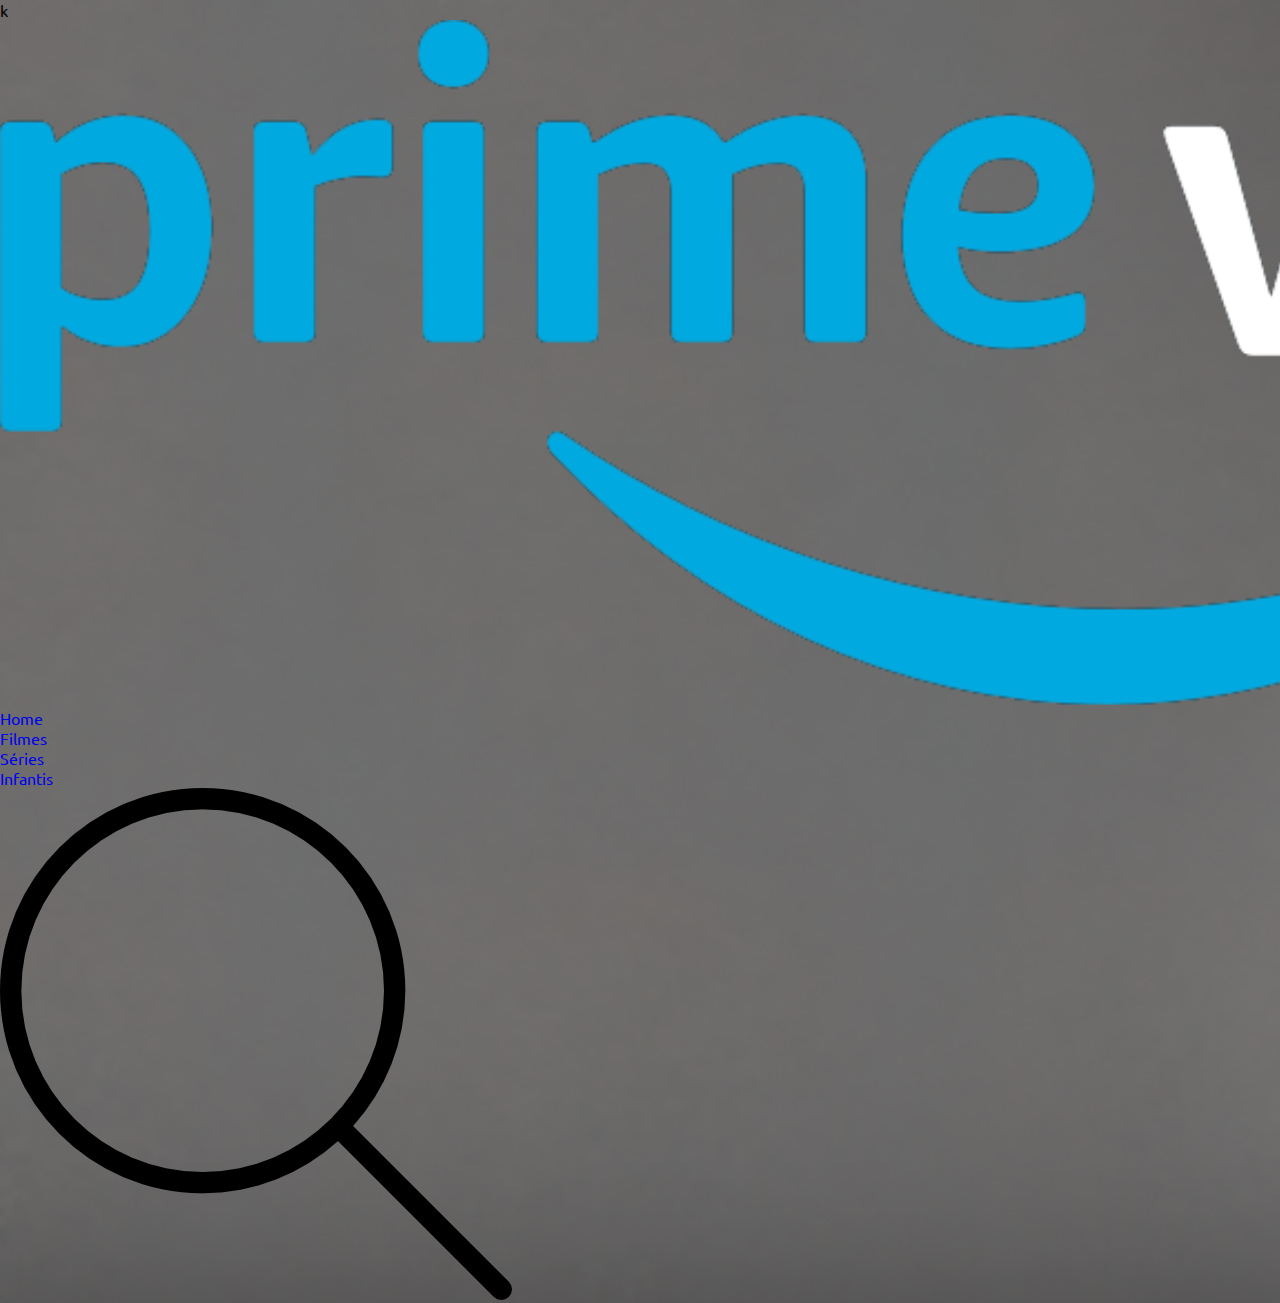
==== p001/index.html @ 303d88b7 "Comecei o projeto 1" ====
<!DOCTYPE html>
<html lang="pt-br">
<head>
    <meta charset="UTF-8">
    <meta name="viewport" content="width=device-width, initial-scale=1.0">
    <link rel="stylesheet" href="style.css">k
    <title>Página - The boys</title>
</head>
<body>
    <header>
        <a href="#"><img src="images/logo.png" alt="logo" class="logo"></a>
        <nav class="navigation">
            <ul>
                <li><a href="#">Home</a></li>
                <li><a href="#">Filmes</a></li>
                <li><a href="#">Séries</a></li>
                <li><a href="#">Infantis</a></li>
                <img src="images/search.png" alt="pesquisa" class="search">
                <img src="images/" alt="">
            </ul>
        </nav>
    </header>
</body>
</html>
---- p001/style.css ----
@import url('https://fonts.googleapis.com/css2?family=Passion+One&family=Ubuntu:wght@400;500;700&display=swap');

* {
    margin: 0;
    padding: 0;
    box-sizing: border-box;
    font-family: 'Ubuntu', sans-serif;
    list-style: none;
    text-decoration: none;
}

body {
    background-image: url('images/bg.jpg');
}
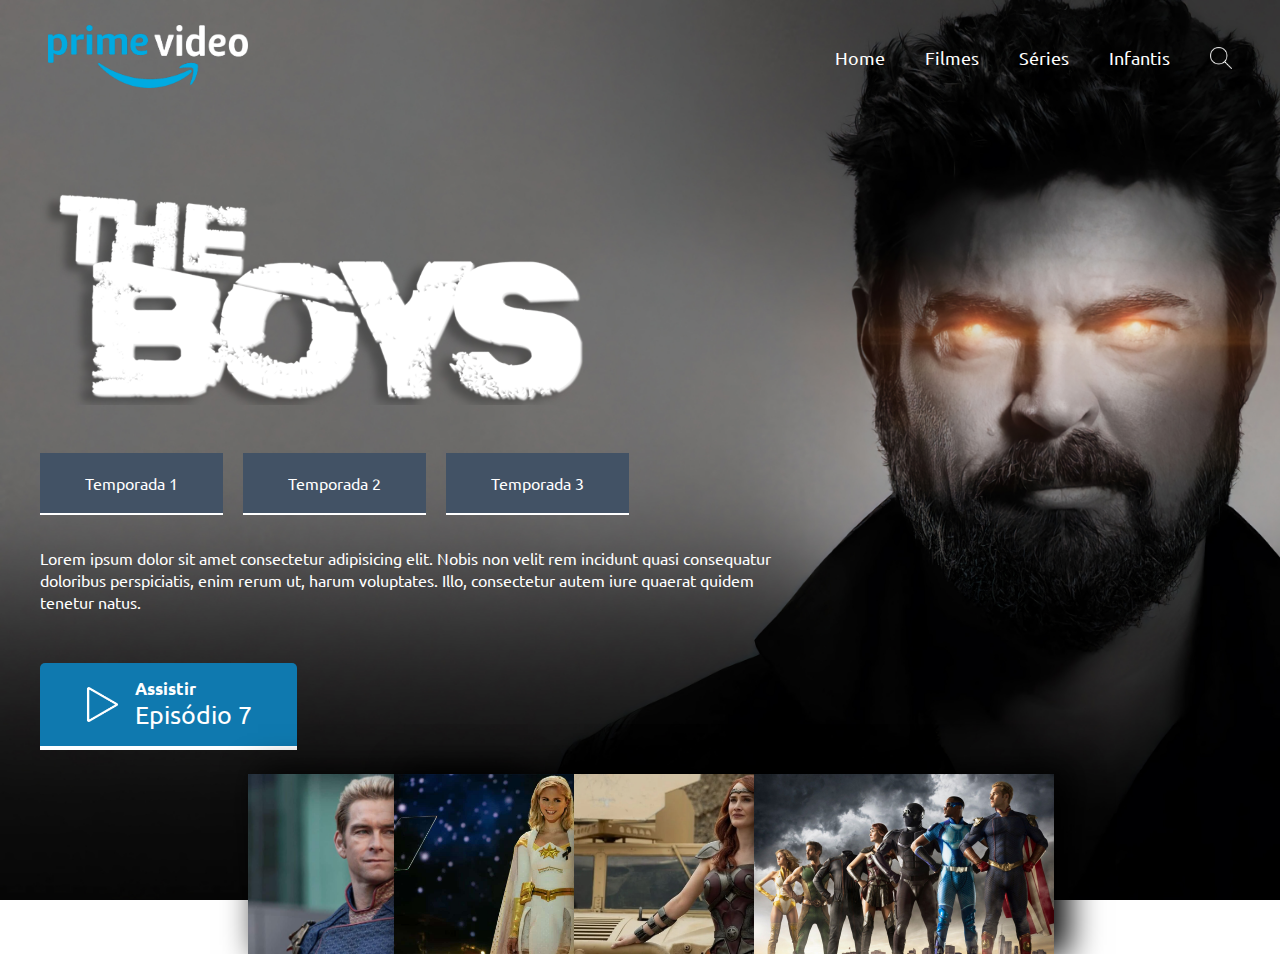
==== commit f52440f9: "Finalizei o site 1" ====
--- a/p001/index.html
+++ b/p001/index.html
@@ -3,22 +3,51 @@
 <head>
     <meta charset="UTF-8">
     <meta name="viewport" content="width=device-width, initial-scale=1.0">
-    <link rel="stylesheet" href="style.css">k
+    <link rel="stylesheet" href="style.css">
     <title>Página - The boys</title>
 </head>
 <body>
     <header>
-        <a href="#"><img src="images/logo.png" alt="logo" class="logo"></a>
+        <a href="#"><img style="width: 200px;" src="images/logo-RD.png" alt="logo" class="logo"></a>
         <nav class="navigation">
             <ul>
                 <li><a href="#">Home</a></li>
                 <li><a href="#">Filmes</a></li>
                 <li><a href="#">Séries</a></li>
                 <li><a href="#">Infantis</a></li>
-                <img src="images/search.png" alt="pesquisa" class="search">
-                <img src="images/" alt="">
+                <img class="search" src="images/search.png" alt="pesquisa" >
             </ul>
         </nav>
     </header>
+
+    <main>
+        <section>
+            <img src="images/theboysLogo.png" class="logoboys">
+            <div class="btn-box">
+                <a href="#" class="btn">Temporada 1</a>
+                <a href="#" class="btn">Temporada 2</a>
+                <a href="#" class="btn">Temporada 3</a>
+            </div>
+            <p class="text">Lorem ipsum dolor sit amet consectetur adipisicing elit. Nobis non velit rem incidunt quasi consequatur doloribus perspiciatis, enim rerum ut, harum voluptates. Illo, consectetur autem iure quaerat quidem tenetur natus.</p>
+            <div class="btn-box2">
+                <img src="images/botao-play.png" alt="botão play" class="play">
+                <div>
+                    <h6>Assistir</h6>
+                    <p>Episódio 7</p>
+                </div>
+            </div>
+        </section>
+    </main>
+
+    <footer>
+        <section class="cards">
+           
+                <div class="card"><img src="images/capita.jpg"></div>
+                <div class="card"><img src="images/estrela.jpg"></div>
+                <div class="card"><img src="images/ds.jpg"></div>
+                <div class="card"><img src="images/os7.jpg"></div>
+            
+        </section> 
+    </footer>
 </body>
 </html>--- a/p001/style.css
+++ b/p001/style.css
@@ -11,4 +11,151 @@
 
 body {
     background-image: url('images/bg.jpg');
+    background-attachment: fixed;
+    background-repeat: no-repeat;
+    background-size: cover;
+    overflow: scroll;
 }
+
+header {
+    display: flex;
+    align-items: center;
+    justify-content: space-between;
+    padding: 25px 48px;
+}
+
+header.logo {
+    width: 150px;
+}
+
+.navigation ul {
+    display: flex;
+    align-items: center;
+    gap: 40px;
+}
+
+.navigation ul li a {
+    color: #fff;
+    font-size: 18px;
+    padding-bottom: 5px;
+    border-bottom: 2px solid transparent;
+    transition: all .3s;
+}
+
+.navigation ul li a:hover {
+    border-bottom: 2px solid #138ecc;
+    border-top: 2px solid red;
+    transition: .2s;
+}
+
+.navigation .search {
+    width: 22px;
+    cursor: pointer;
+    filter: invert(1);
+}
+
+/*main*/
+
+main {
+    display: flex;
+    align-items: center;
+    justify-content: center;
+    max-width: 50em;
+    margin-top: 1.5em;
+}
+
+main section {
+    display: flex;
+    flex-direction: column;
+    align-items: flex-start;
+    margin-left: 2.5em;
+}
+
+main section .logoboys {
+    width: 35em;
+    margin: 3em 0;
+}
+
+main section .btn-box {
+    display: flex;
+    align-items: center;
+    gap: 20px;
+}
+
+.btn-box .btn {
+    padding: 20px 45px;
+    background: #425265;
+    color: #fff;
+    margin-bottom: 2em;
+    border-bottom: 2px solid #fff;
+    transition: all .3s;
+}
+
+.btn-box .btn:hover {
+    background: #2d3846;
+}
+
+.btn-box .btn:focus {
+    background: #2d3846;
+}
+
+main section .text {
+    color: #fff;
+    line-height: 22px;
+}
+
+.btn-box2 {
+    display: flex;
+    align-items: center;
+    color: #fff;
+    background: #0f79af;
+    padding: 15px 45px;
+    margin-top: 2em;
+    border-radius: 5px 5px 0 0;
+    border-bottom: 4px solid white;
+    font-size: 25px;
+    gap: 15px;
+    cursor: pointer;
+    transition: all .3s;
+}
+
+.btn-box2:hover {
+    background: #138ecc;
+}
+
+.btn-box2 .play {
+    width: 1.4em;
+    filter: invert(1);
+}
+
+footer .cards {
+    display: flex;
+    align-items: center;
+    flex-flow: row;
+    margin-left: 23em;
+    margin-top: 1.5em;
+}
+
+footer .cards .card {
+    height: 180px;
+    max-width: 300px;
+    box-shadow: 12px 0px 32px 2px black;
+    margin-left: -120px;
+    cursor: pointer;
+    transition: all 0.25s ease-in-out;
+    overflow: hidden;
+}
+
+footer .cards .card img {
+    width: 100%;
+    height: 100%;
+    object-fit: cover;
+}
+
+.cards .card:hover {
+    transform: translateY(-16px) rotate(6deg);
+}
+
+.cards .card:hover ~ .card {
+    transform: translateX(140px);
+}